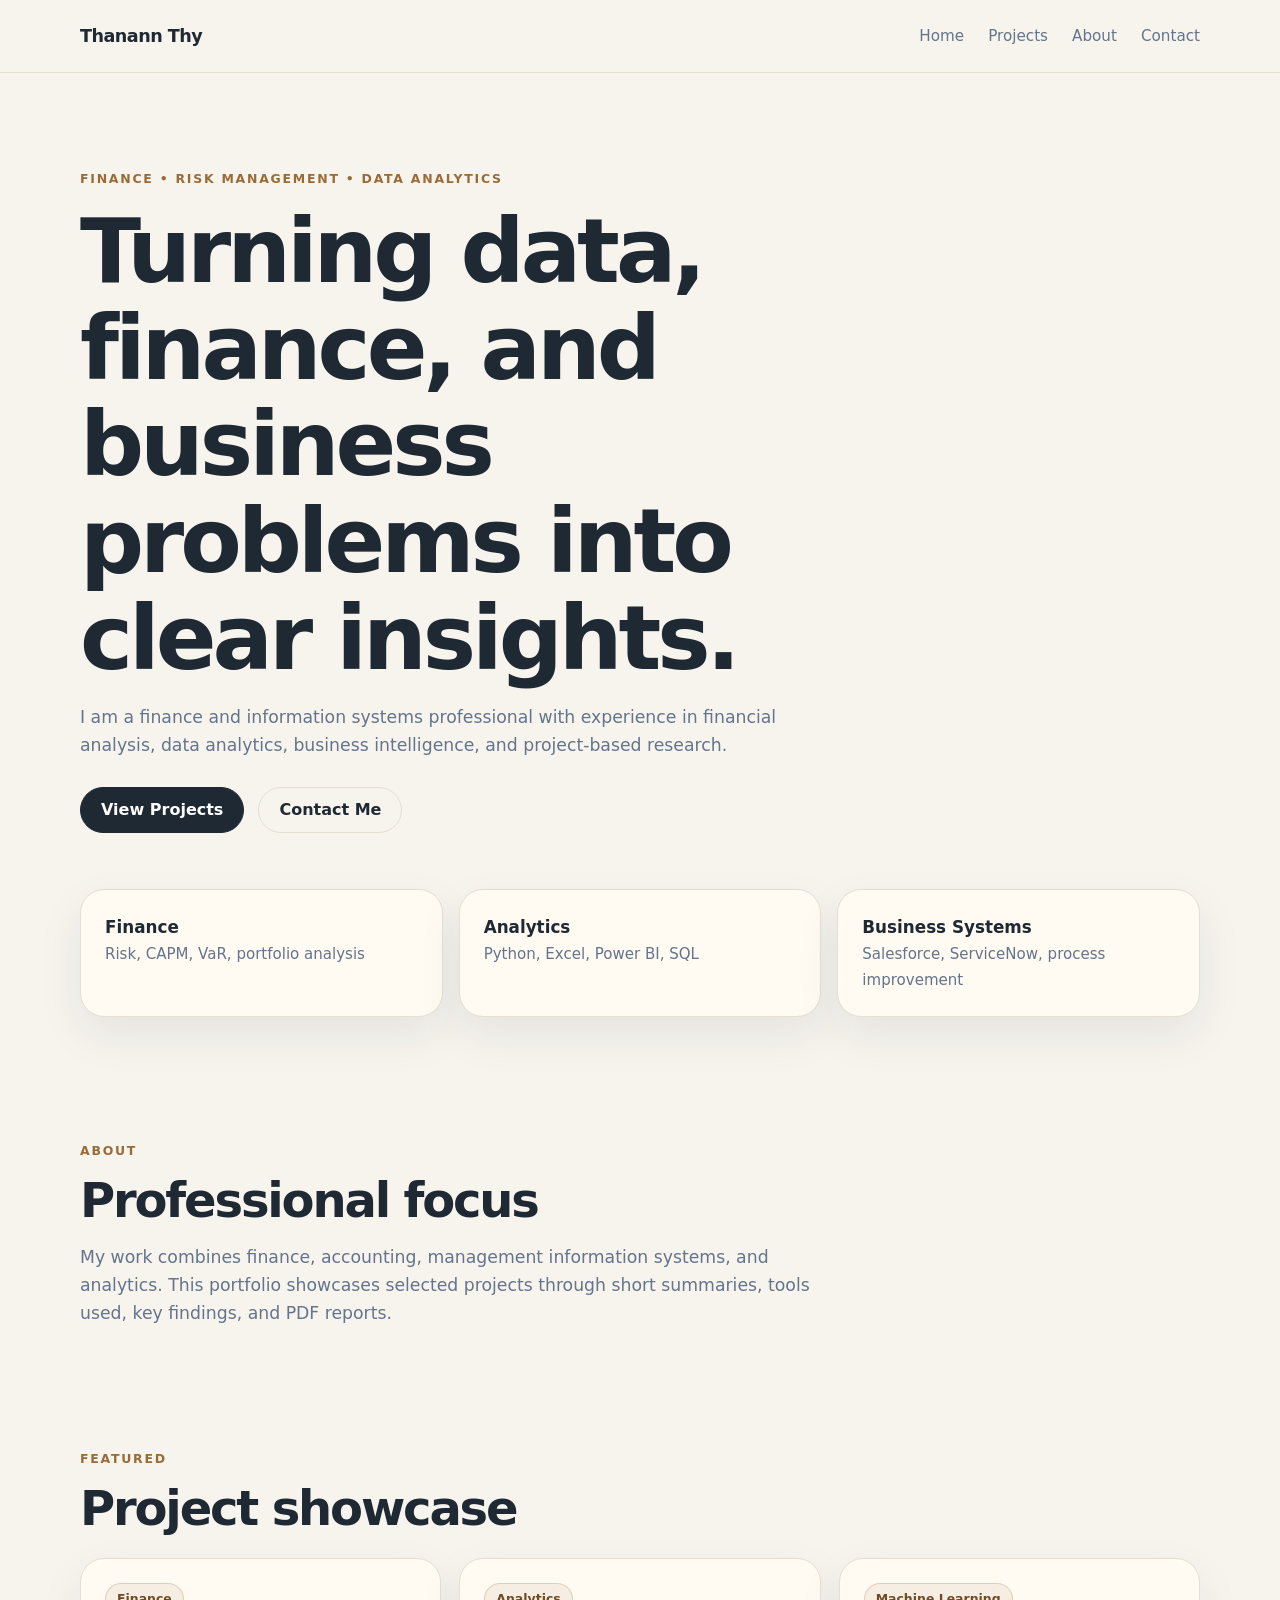
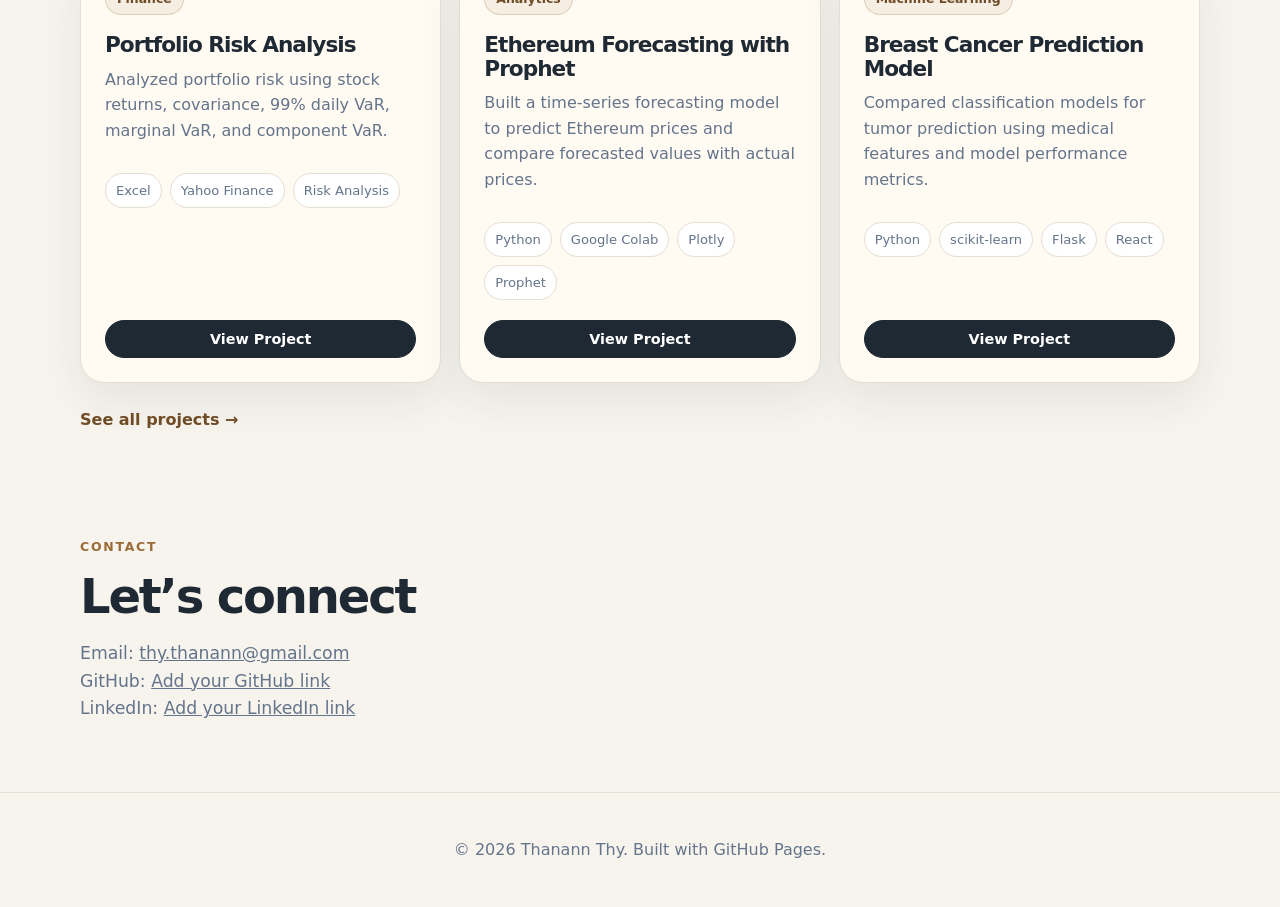
==== index.html @ 117342f8 "Add files via upload" ====
<!DOCTYPE html>
<html lang="en">
<head>
  <meta charset="UTF-8" />
  <meta name="viewport" content="width=device-width, initial-scale=1.0" />
  <title>Thanann Thy | Finance & Analytics Portfolio</title>
  <link rel="stylesheet" href="css/style.css" />
</head>
<body>
  <header class="site-header">
    <nav class="nav container">
      <a href="index.html" class="logo">Thanann Thy</a>
      <div class="nav-links">
        <a href="index.html">Home</a>
        <a href="projects.html">Projects</a>
        <a href="#about">About</a>
        <a href="#contact">Contact</a>
      </div>
    </nav>
  </header>

  <main>
    <section class="hero container">
      <p class="eyebrow">Finance • Risk Management • Data Analytics</p>
      <h1>Turning data, finance, and business problems into clear insights.</h1>
      <p class="hero-text">
        I am a finance and information systems professional with experience in financial analysis,
        data analytics, business intelligence, and project-based research.
      </p>
      <div class="hero-actions">
        <a class="btn primary" href="projects.html">View Projects</a>
        <a class="btn secondary" href="#contact">Contact Me</a>
      </div>
    </section>

    <section class="stats container">
      <div>
        <strong>Finance</strong>
        <span>Risk, CAPM, VaR, portfolio analysis</span>
      </div>
      <div>
        <strong>Analytics</strong>
        <span>Python, Excel, Power BI, SQL</span>
      </div>
      <div>
        <strong>Business Systems</strong>
        <span>Salesforce, ServiceNow, process improvement</span>
      </div>
    </section>

    <section class="section container" id="about">
      <div class="section-header">
        <p class="eyebrow">About</p>
        <h2>Professional focus</h2>
      </div>
      <p class="wide-text">
        My work combines finance, accounting, management information systems, and analytics.
        This portfolio showcases selected projects through short summaries, tools used, key findings,
        and PDF reports.
      </p>
    </section>

    <section class="section container featured">
      <div class="section-header">
        <p class="eyebrow">Featured</p>
        <h2>Project showcase</h2>
      </div>
      <div id="featured-projects" class="project-grid"></div>
      <a class="text-link" href="projects.html">See all projects →</a>
    </section>

    <section class="section container" id="contact">
      <div class="section-header">
        <p class="eyebrow">Contact</p>
        <h2>Let’s connect</h2>
      </div>
      <p class="wide-text">
        Email: <a href="mailto:thy.thanann@gmail.com">thy.thanann@gmail.com</a><br />
        GitHub: <a href="https://github.com/" target="_blank" rel="noopener">Add your GitHub link</a><br />
        LinkedIn: <a href="https://www.linkedin.com/" target="_blank" rel="noopener">Add your LinkedIn link</a>
      </p>
    </section>
  </main>

  <footer class="footer">
    <p>© <span id="year"></span> Thanann Thy. Built with GitHub Pages.</p>
  </footer>

  <script src="js/projects.js"></script>
  <script src="js/main.js"></script>
</body>
</html>
---- css/style.css ----
:root {
  --bg: #f7f4ee;
  --surface: #fffaf2;
  --surface-strong: #ffffff;
  --text: #1f2933;
  --muted: #64748b;
  --line: #e5ded2;
  --accent: #9a6b37;
  --accent-dark: #6f4c26;
  --shadow: 0 18px 45px rgba(31, 41, 51, 0.08);
}

* { box-sizing: border-box; }

body {
  margin: 0;
  font-family: Inter, ui-sans-serif, system-ui, -apple-system, BlinkMacSystemFont, "Segoe UI", sans-serif;
  background: var(--bg);
  color: var(--text);
  line-height: 1.6;
}

a { color: inherit; }

.container {
  width: min(1120px, calc(100% - 40px));
  margin: 0 auto;
}

.site-header {
  position: sticky;
  top: 0;
  z-index: 10;
  background: rgba(247, 244, 238, 0.9);
  backdrop-filter: blur(14px);
  border-bottom: 1px solid var(--line);
}

.nav {
  height: 72px;
  display: flex;
  align-items: center;
  justify-content: space-between;
}

.logo {
  text-decoration: none;
  font-weight: 800;
  letter-spacing: -0.03em;
  font-size: 1.1rem;
}

.nav-links {
  display: flex;
  gap: 24px;
  font-size: 0.95rem;
}

.nav-links a {
  text-decoration: none;
  color: var(--muted);
}

.nav-links a:hover { color: var(--text); }

.hero {
  padding: 96px 0 56px;
}

.eyebrow {
  color: var(--accent);
  text-transform: uppercase;
  letter-spacing: 0.14em;
  font-size: 0.78rem;
  font-weight: 800;
  margin: 0 0 14px;
}

h1, h2, h3 { line-height: 1.08; letter-spacing: -0.045em; }

.hero h1 {
  max-width: 850px;
  font-size: clamp(2.55rem, 7vw, 5.6rem);
  margin: 0;
}

.hero-text, .wide-text {
  max-width: 760px;
  color: var(--muted);
  font-size: 1.08rem;
}

.hero-actions { display: flex; gap: 14px; margin-top: 28px; flex-wrap: wrap; }

.btn {
  display: inline-flex;
  align-items: center;
  justify-content: center;
  min-height: 46px;
  padding: 0 20px;
  border-radius: 999px;
  text-decoration: none;
  font-weight: 700;
  border: 1px solid var(--line);
}

.btn.primary, .btn.small {
  background: var(--text);
  color: white;
  border-color: var(--text);
}

.btn.secondary { background: transparent; color: var(--text); }

.btn.small {
  min-height: 38px;
  padding: 0 16px;
  font-size: 0.9rem;
  margin-top: auto;
}

.stats {
  display: grid;
  grid-template-columns: repeat(3, 1fr);
  gap: 16px;
  margin-bottom: 72px;
}

.stats div, .project-card, .detail-panel {
  background: var(--surface);
  border: 1px solid var(--line);
  border-radius: 24px;
  box-shadow: var(--shadow);
}

.stats div { padding: 24px; }
.stats strong { display: block; font-size: 1.05rem; }
.stats span { color: var(--muted); font-size: 0.94rem; }

.section { padding: 52px 0; }
.section-header h1, .section-header h2 { margin: 0; font-size: clamp(2rem, 4vw, 3rem); }

.project-grid {
  display: grid;
  grid-template-columns: repeat(3, 1fr);
  gap: 18px;
  margin-top: 24px;
}

.project-card {
  min-height: 320px;
  padding: 24px;
  display: flex;
  flex-direction: column;
}

.project-card h3 { margin: 18px 0 10px; font-size: 1.35rem; }
.project-card p { color: var(--muted); margin-top: 0; }

.tag {
  display: inline-flex;
  width: fit-content;
  border: 1px solid rgba(154, 107, 55, 0.25);
  color: var(--accent-dark);
  background: rgba(154, 107, 55, 0.08);
  border-radius: 999px;
  padding: 5px 11px;
  font-size: 0.78rem;
  font-weight: 800;
}

.chips { display: flex; flex-wrap: wrap; gap: 8px; margin: 14px 0 20px; }
.chips span {
  background: var(--surface-strong);
  border: 1px solid var(--line);
  color: var(--muted);
  padding: 6px 10px;
  border-radius: 999px;
  font-size: 0.82rem;
}

.text-link { display: inline-block; margin-top: 24px; color: var(--accent-dark); font-weight: 800; text-decoration: none; }

.page-top { padding: 64px 0; }

.toolbar { display: flex; flex-direction: column; gap: 16px; margin: 28px 0; }

input[type="search"] {
  width: 100%;
  min-height: 50px;
  border: 1px solid var(--line);
  border-radius: 16px;
  background: var(--surface);
  padding: 0 16px;
  font: inherit;
}

.filters { display: flex; flex-wrap: wrap; gap: 10px; }
.filter-btn {
  border: 1px solid var(--line);
  background: var(--surface);
  padding: 10px 14px;
  border-radius: 999px;
  cursor: pointer;
  font-weight: 700;
  color: var(--muted);
}
.filter-btn.active { background: var(--text); color: white; border-color: var(--text); }

.project-detail { margin-top: 26px; }
.detail-header { margin-bottom: 28px; }
.detail-header h1 { font-size: clamp(2.2rem, 5vw, 4.5rem); margin: 18px 0 12px; }
.detail-header p { max-width: 850px; color: var(--muted); font-size: 1.1rem; }
.detail-grid { display: grid; grid-template-columns: repeat(2, 1fr); gap: 18px; }
.detail-panel { padding: 24px; margin-bottom: 18px; }
.detail-panel h2 { margin-top: 0; font-size: 1.4rem; }
.detail-panel li { margin-bottom: 8px; color: var(--muted); }
.pdf-header { display: flex; justify-content: space-between; gap: 14px; align-items: center; }
.pdf-viewer {
  width: 100%;
  height: 720px;
  border: 1px solid var(--line);
  border-radius: 18px;
  background: white;
}
.note, .empty { color: var(--muted); }

.footer {
  border-top: 1px solid var(--line);
  padding: 28px 20px;
  text-align: center;
  color: var(--muted);
}

@media (max-width: 840px) {
  .stats, .project-grid, .detail-grid { grid-template-columns: 1fr; }
  .hero { padding-top: 64px; }
  .nav { height: auto; padding: 18px 0; gap: 12px; align-items: flex-start; flex-direction: column; }
  .pdf-viewer { height: 520px; }
}
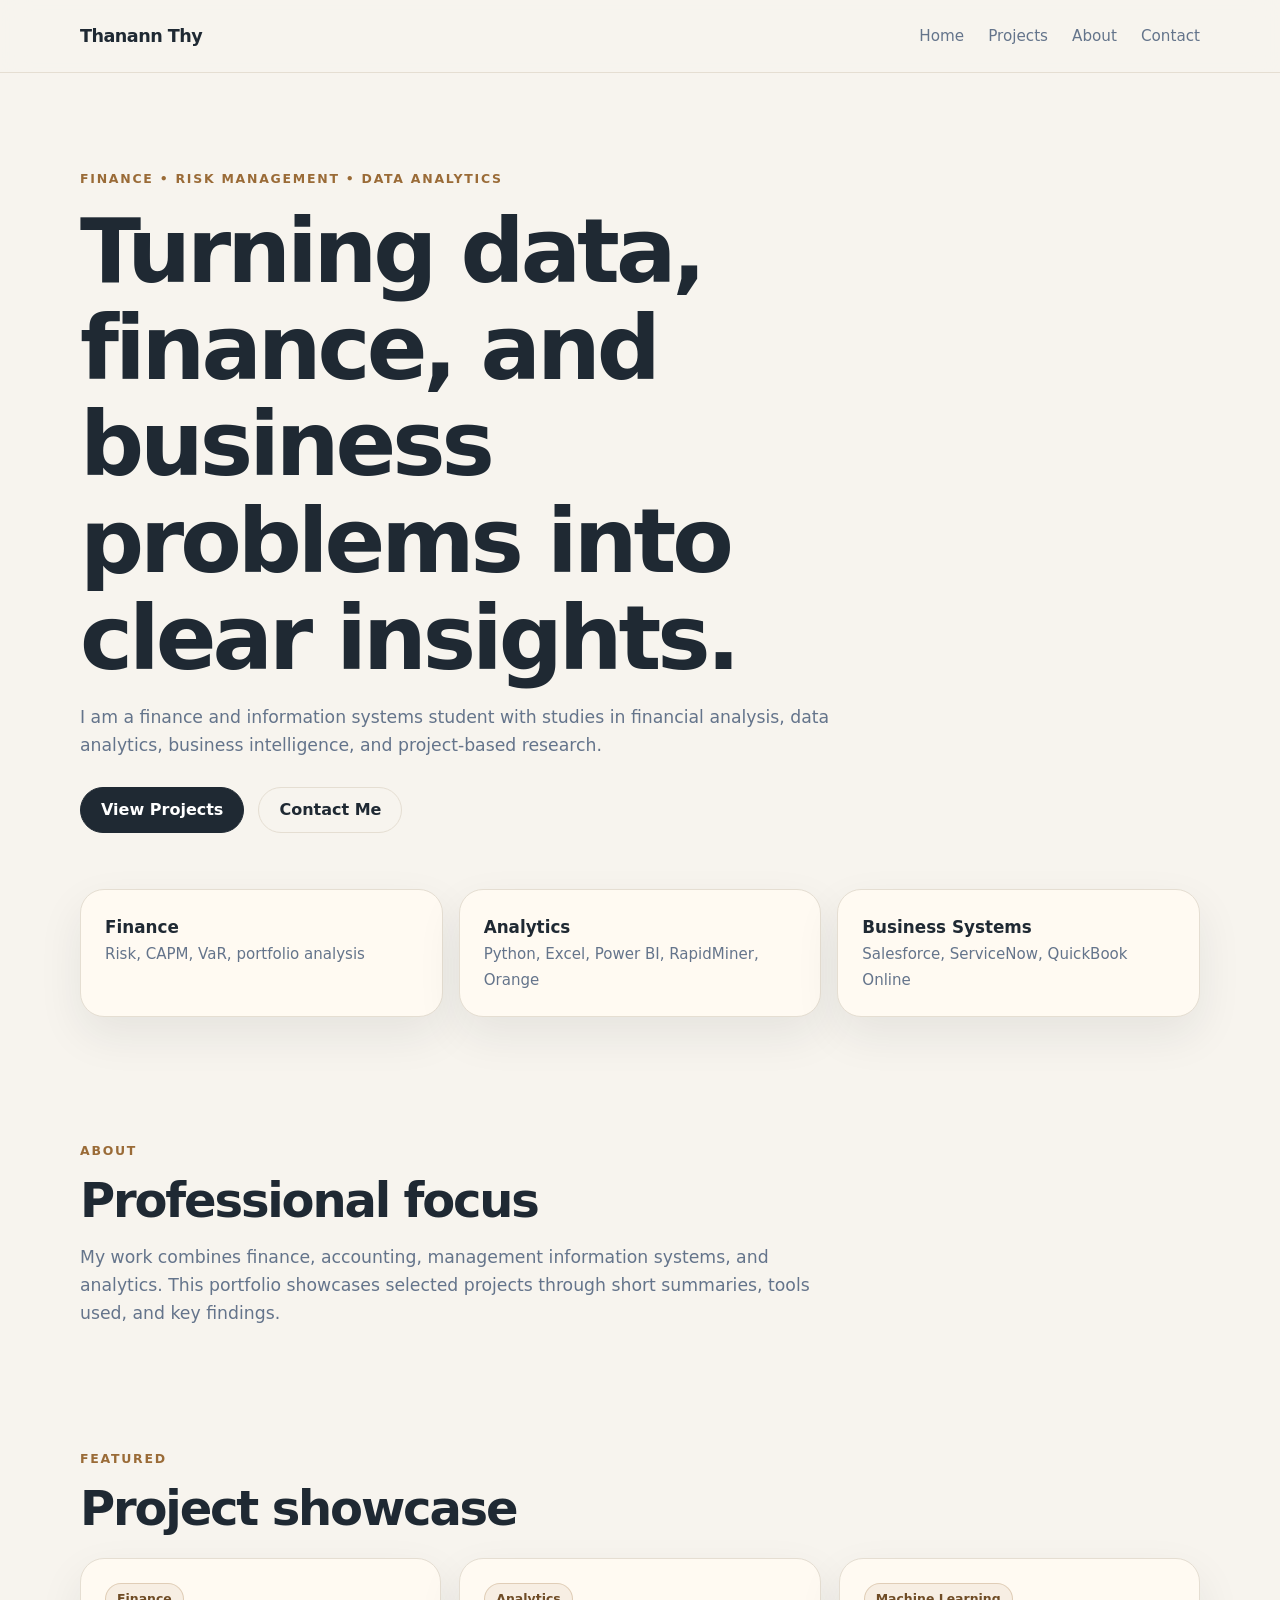
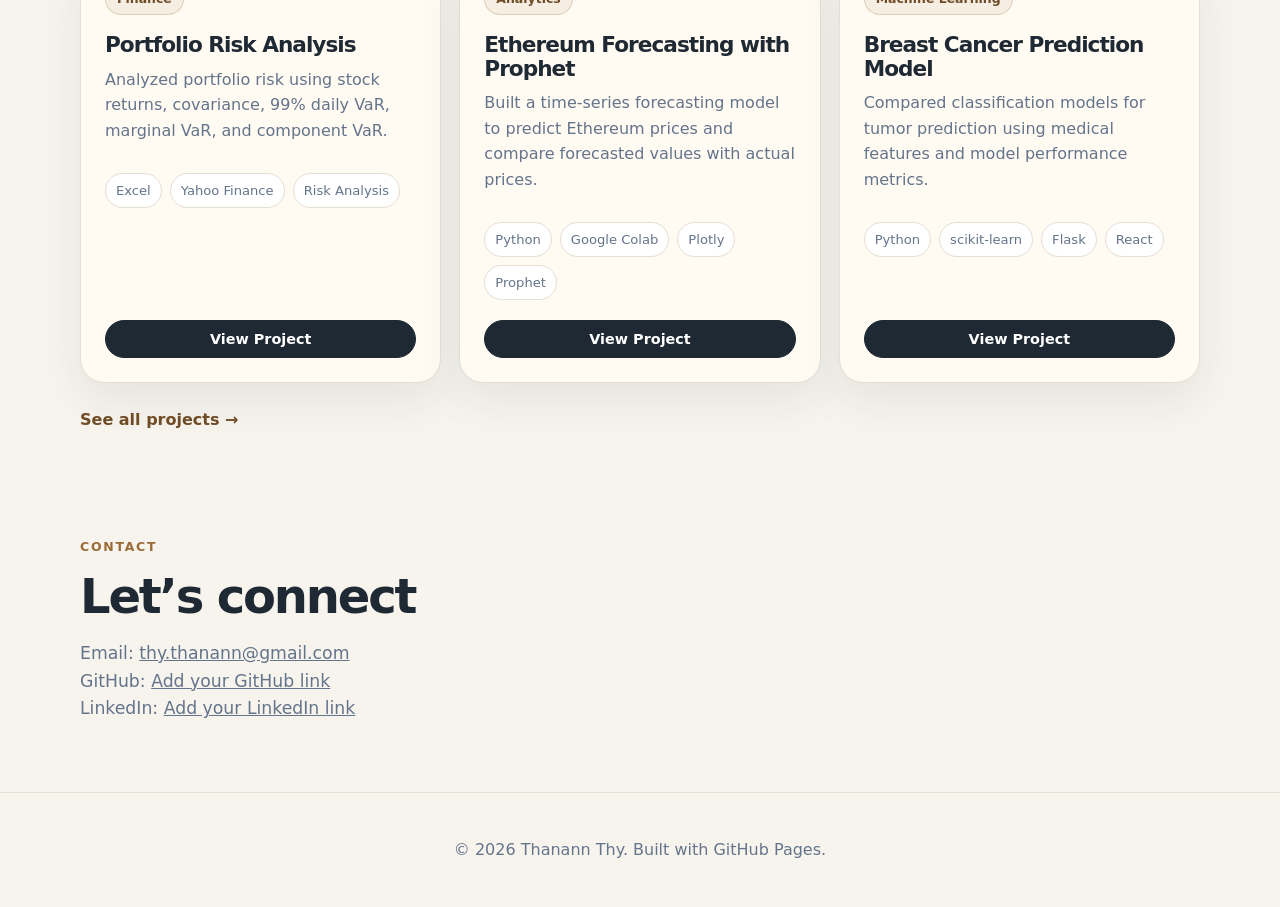
==== commit 77718761: "Update index.html" ====
--- a/index.html
+++ b/index.html
@@ -24,7 +24,7 @@
       <p class="eyebrow">Finance • Risk Management • Data Analytics</p>
       <h1>Turning data, finance, and business problems into clear insights.</h1>
       <p class="hero-text">
-        I am a finance and information systems professional with experience in financial analysis,
+        I am a finance and information systems student with studies in financial analysis,
         data analytics, business intelligence, and project-based research.
       </p>
       <div class="hero-actions">
@@ -40,11 +40,11 @@
       </div>
       <div>
         <strong>Analytics</strong>
-        <span>Python, Excel, Power BI, SQL</span>
+        <span>Python, Excel, Power BI, RapidMiner, Orange</span>
       </div>
       <div>
         <strong>Business Systems</strong>
-        <span>Salesforce, ServiceNow, process improvement</span>
+        <span>Salesforce, ServiceNow, QuickBook Online</span>
       </div>
     </section>
 
@@ -55,8 +55,7 @@
       </div>
       <p class="wide-text">
         My work combines finance, accounting, management information systems, and analytics.
-        This portfolio showcases selected projects through short summaries, tools used, key findings,
-        and PDF reports.
+        This portfolio showcases selected projects through short summaries, tools used, and key findings.
       </p>
     </section>
 
@@ -76,8 +75,8 @@
       </div>
       <p class="wide-text">
         Email: <a href="mailto:thy.thanann@gmail.com">thy.thanann@gmail.com</a><br />
-        GitHub: <a href="https://github.com/" target="_blank" rel="noopener">Add your GitHub link</a><br />
-        LinkedIn: <a href="https://www.linkedin.com/" target="_blank" rel="noopener">Add your LinkedIn link</a>
+        GitHub: <a href="https://thanannthy88.github.io/Port/" target="_blank" rel="noopener">Add your GitHub link</a><br />
+        LinkedIn: <a href="https://www.linkedin.com/in/thanannthy/" target="_blank" rel="noopener">Add your LinkedIn link</a>
       </p>
     </section>
   </main>
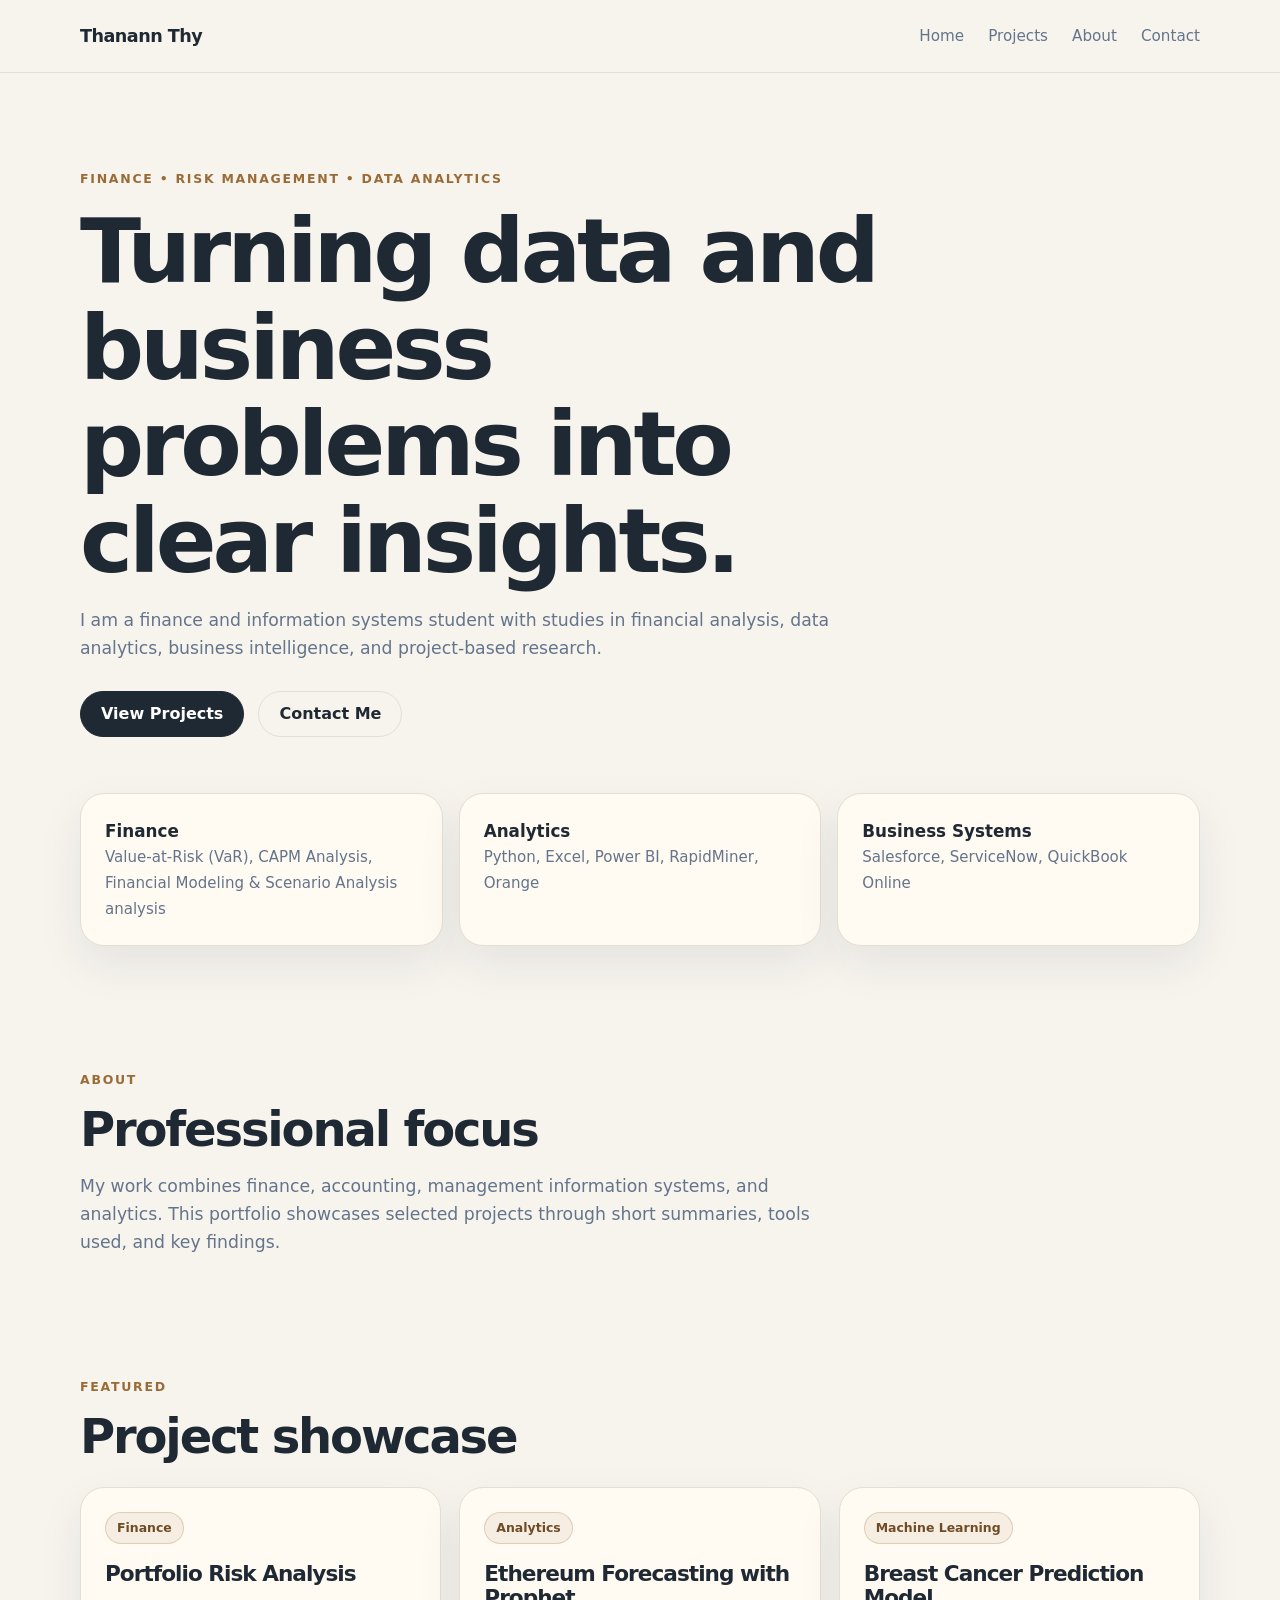
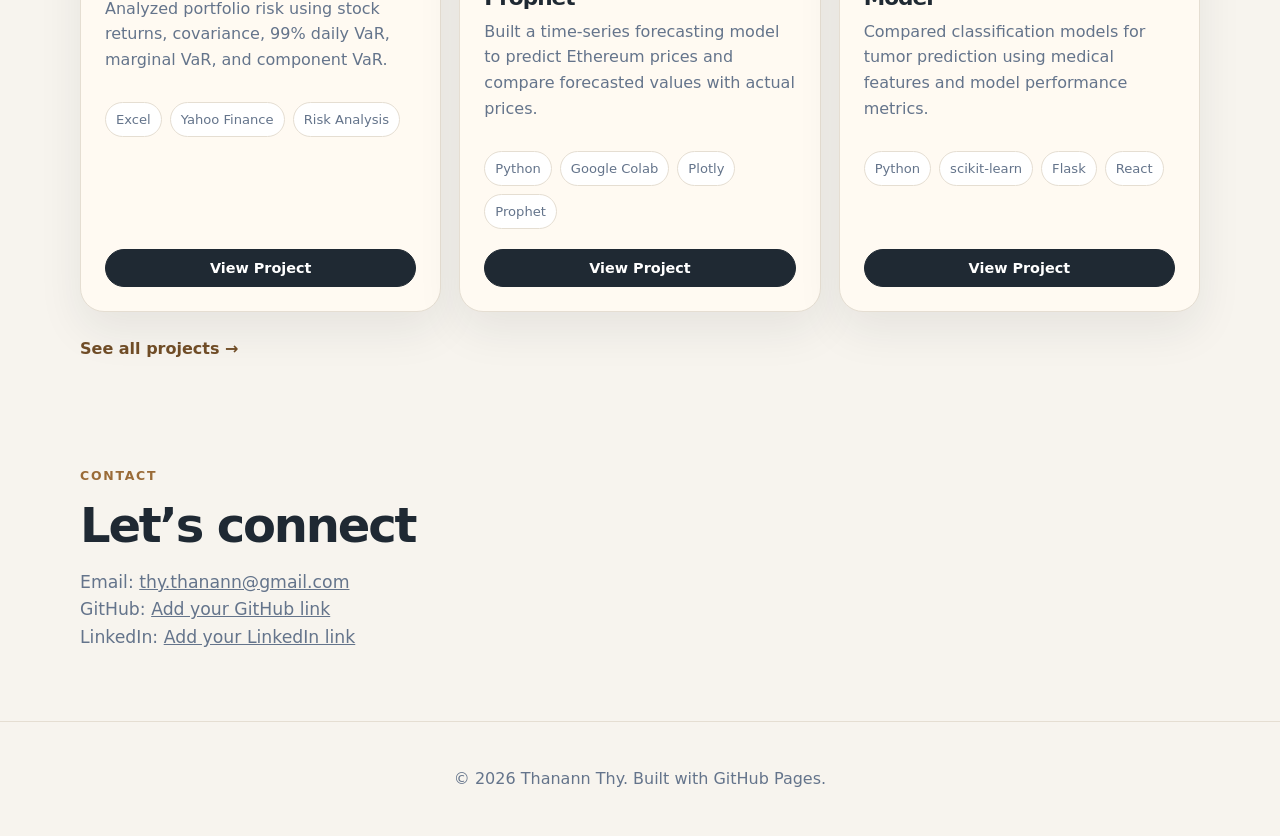
==== commit e368d99f: "Update hero section and stats content in index.html" ====
--- a/index.html
+++ b/index.html
@@ -22,7 +22,7 @@
   <main>
     <section class="hero container">
       <p class="eyebrow">Finance • Risk Management • Data Analytics</p>
-      <h1>Turning data, finance, and business problems into clear insights.</h1>
+      <h1>Turning data and business problems into clear insights.</h1>
       <p class="hero-text">
         I am a finance and information systems student with studies in financial analysis,
         data analytics, business intelligence, and project-based research.
@@ -36,7 +36,7 @@
     <section class="stats container">
       <div>
         <strong>Finance</strong>
-        <span>Risk, CAPM, VaR, portfolio analysis</span>
+        <span>Value-at-Risk (VaR), CAPM Analysis, Financial Modeling & Scenario Analysis analysis</span>
       </div>
       <div>
         <strong>Analytics</strong>
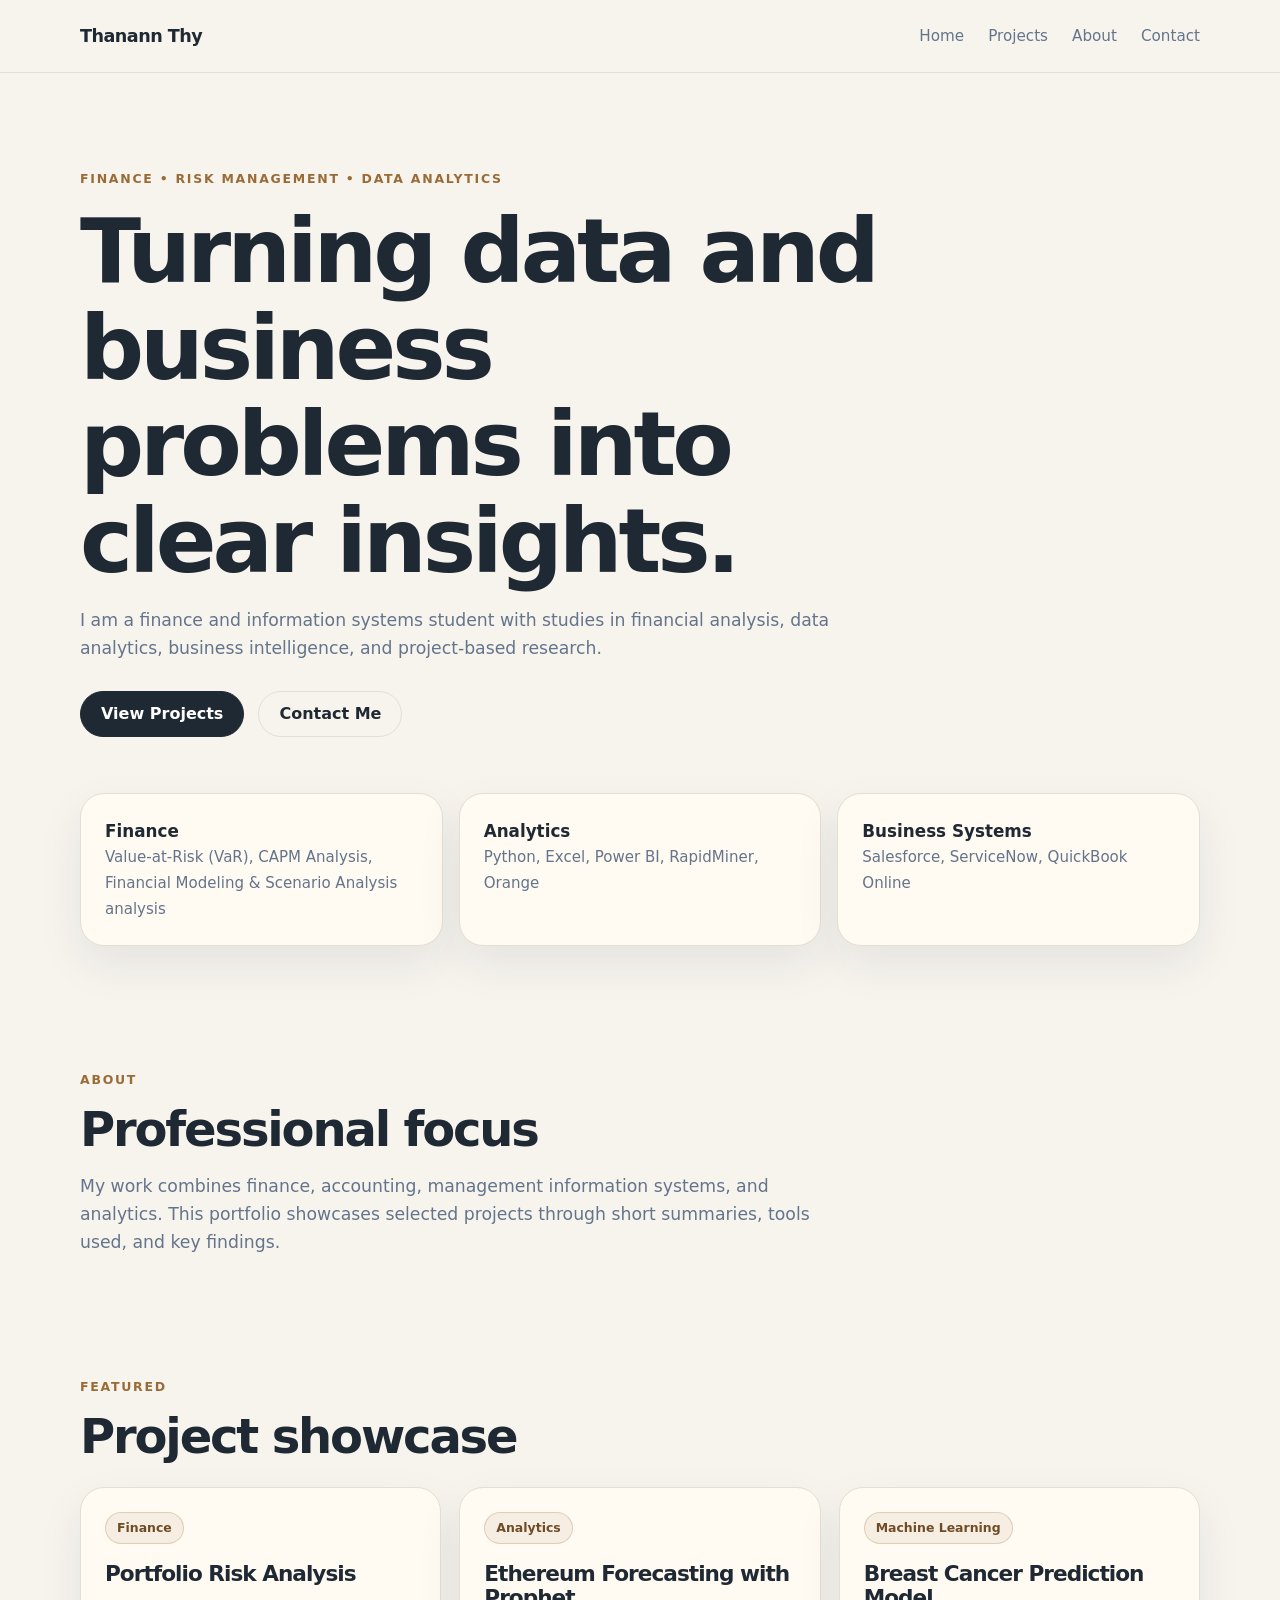
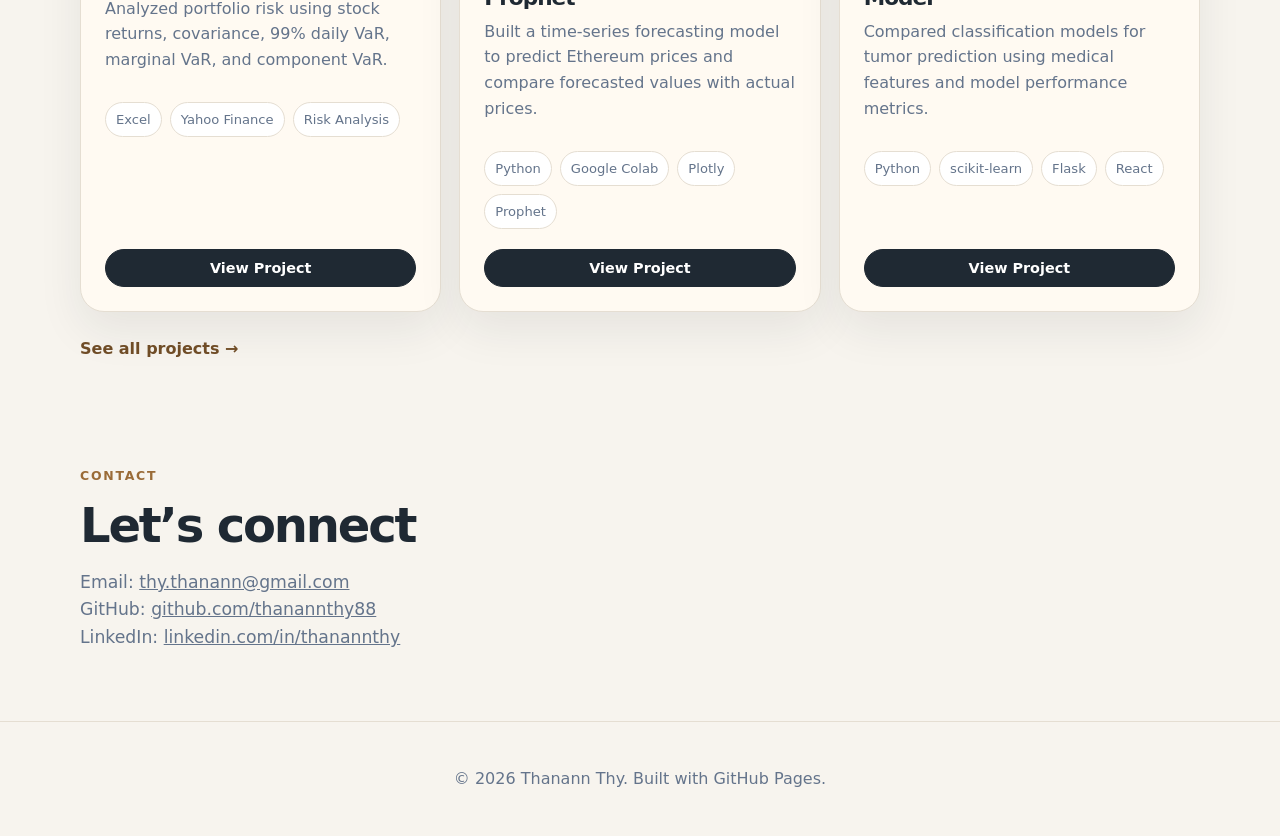
==== commit 67d9f139: "Update index.html" ====
--- a/index.html
+++ b/index.html
@@ -75,8 +75,8 @@
       </div>
       <p class="wide-text">
         Email: <a href="mailto:thy.thanann@gmail.com">thy.thanann@gmail.com</a><br />
-        GitHub: <a href="https://thanannthy88.github.io/Port/" target="_blank" rel="noopener">Add your GitHub link</a><br />
-        LinkedIn: <a href="https://www.linkedin.com/in/thanannthy/" target="_blank" rel="noopener">Add your LinkedIn link</a>
+        GitHub: <a href="https://github.com/thanannthy88" target="_blank" rel="noopener">github.com/thanannthy88</a><br />
+        LinkedIn: <a href="https://www.linkedin.com/in/thanannthy/" target="_blank" rel="noopener">linkedin.com/in/thanannthy</a>
       </p>
     </section>
   </main>
